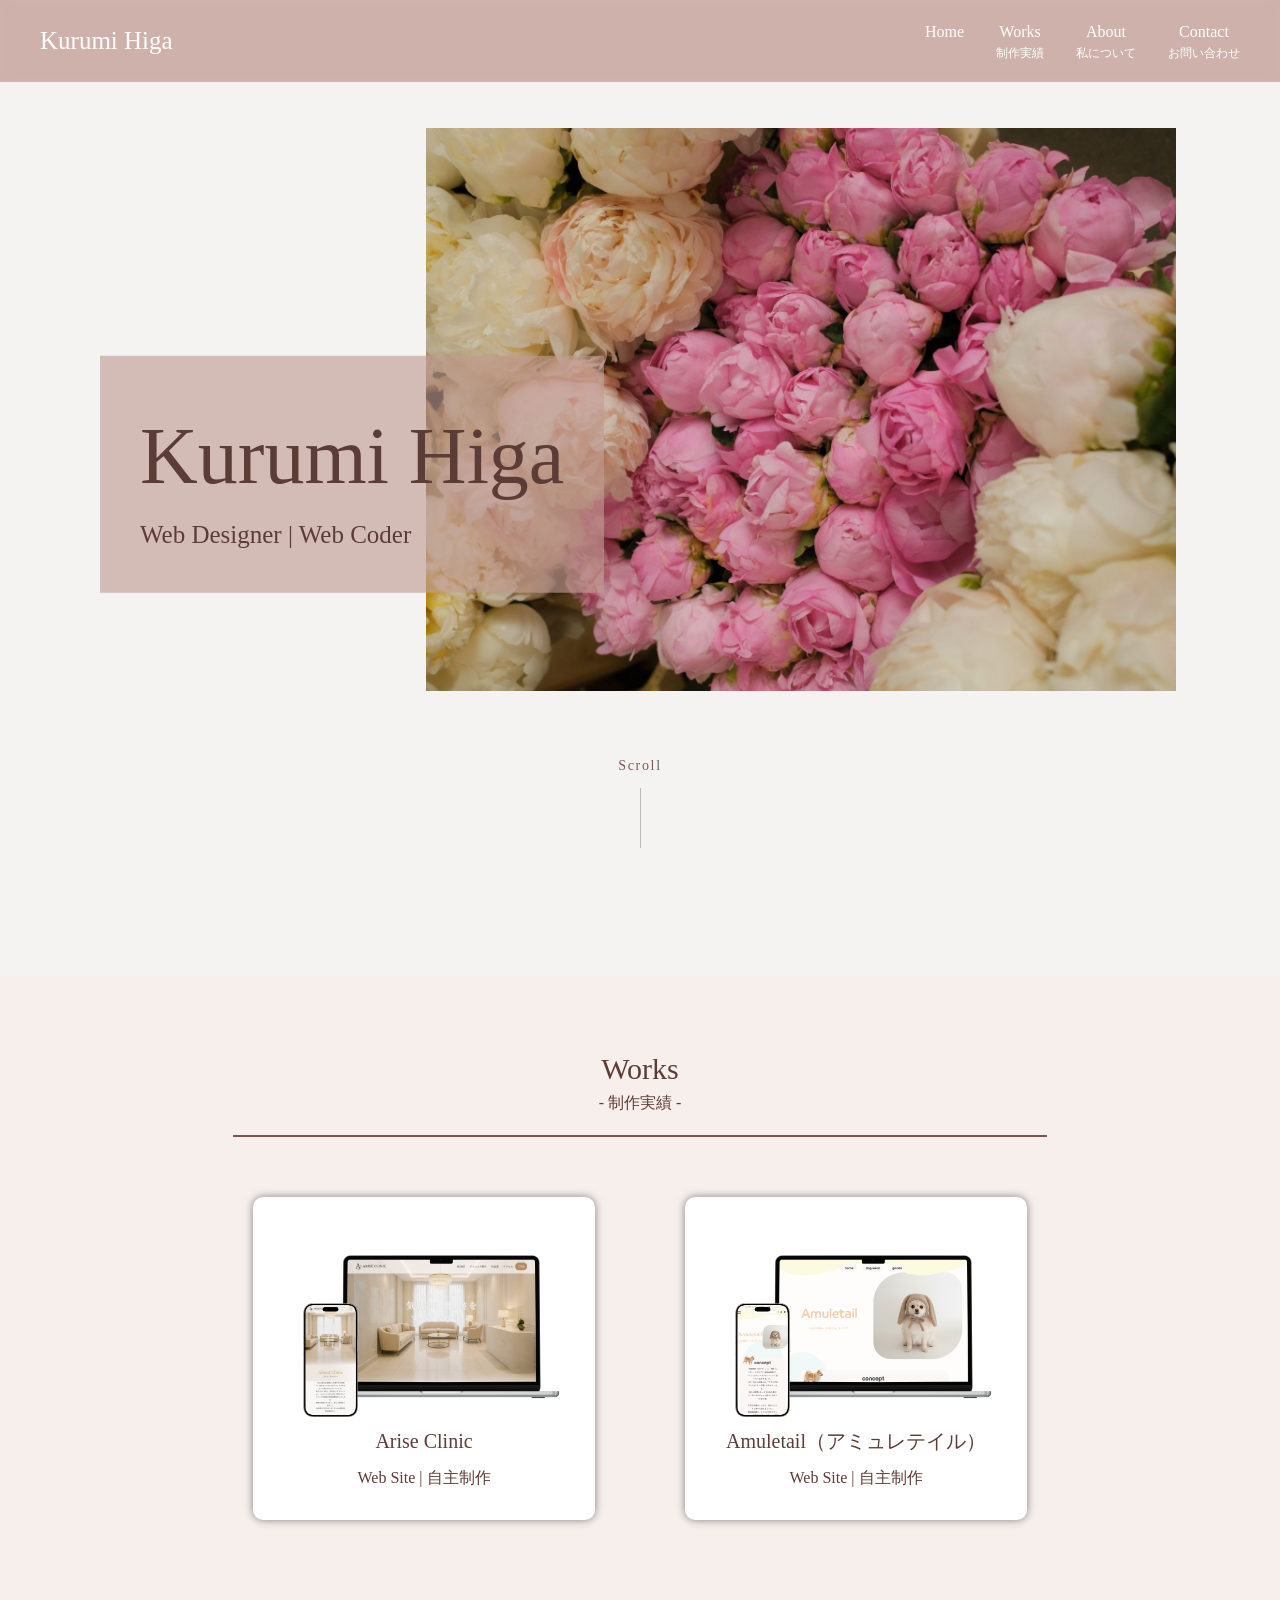
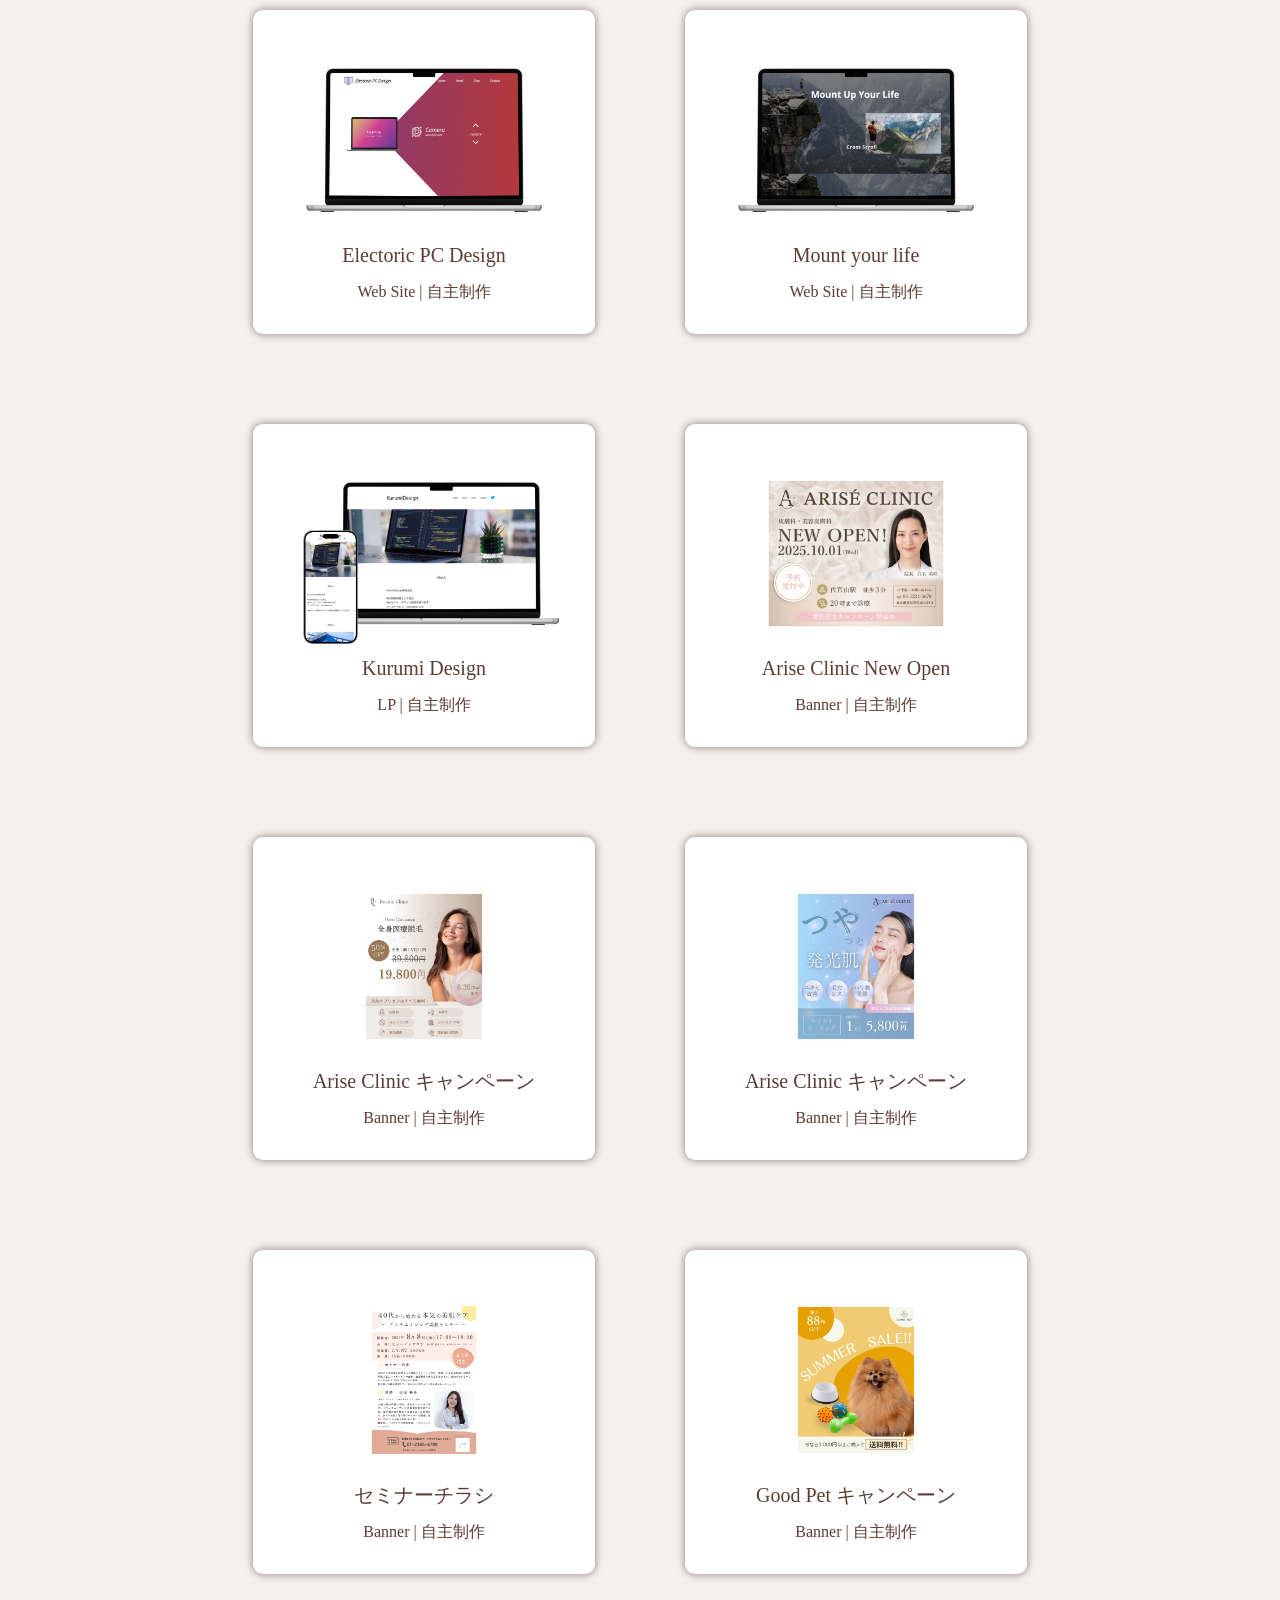
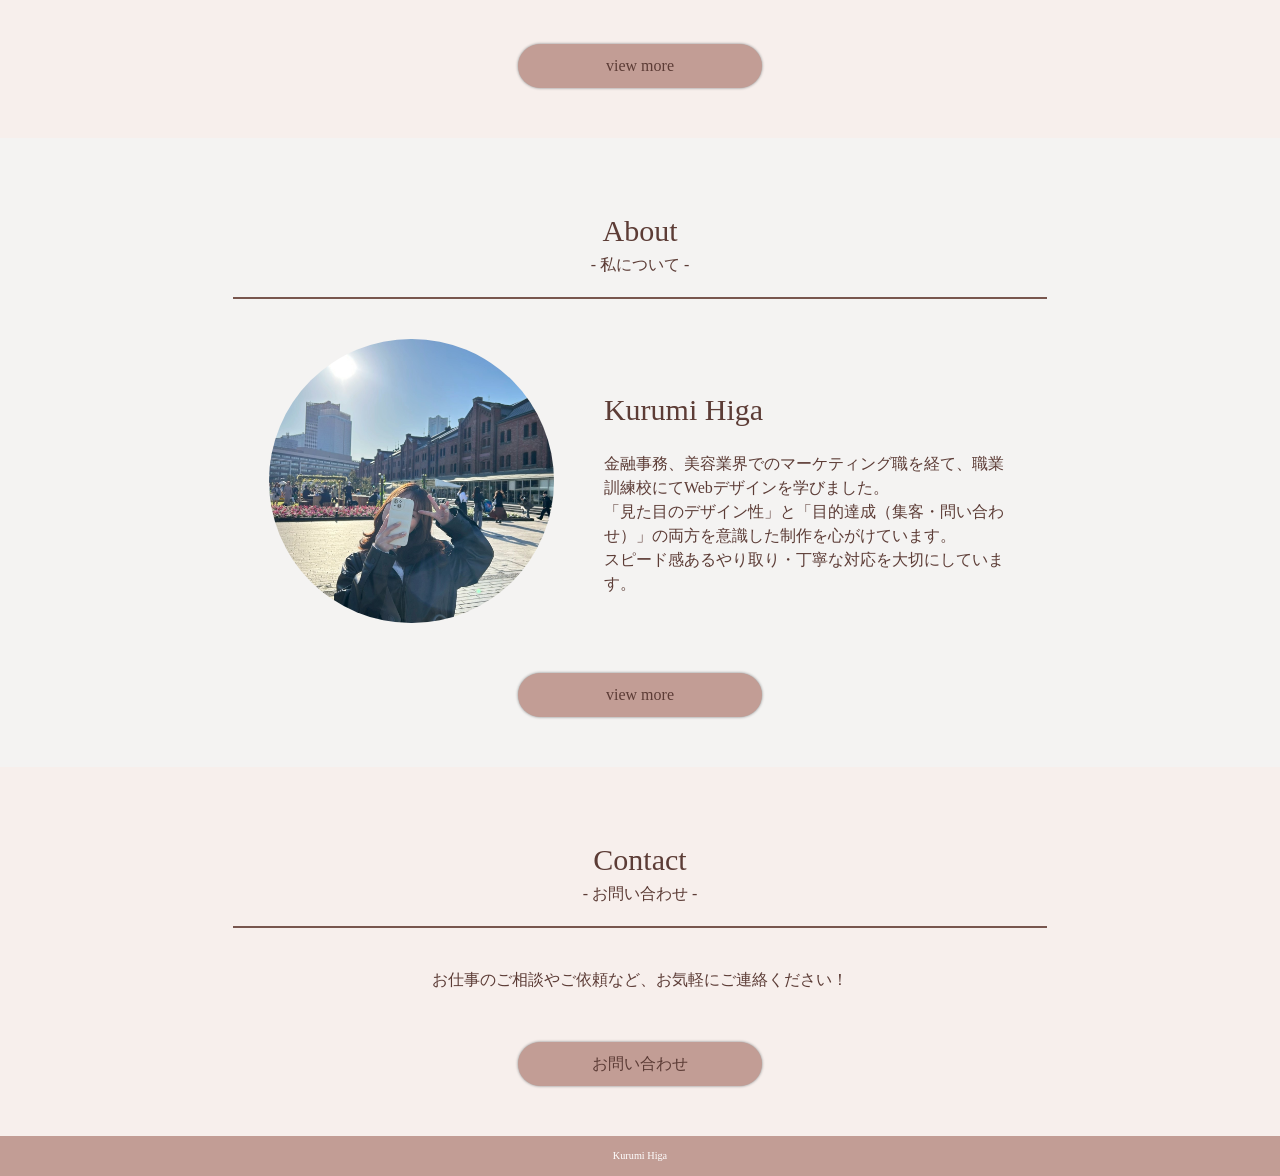
==== index.html @ ee1c4407 "first commit" ====
<!DOCTYPE html>
<html lang="ja">
<head>
    <meta charset="UTF-8">
    <meta name="viewport" content="width=device-width, initial-scale=1.0">
    <title>Kurumi Higa</title>
    <link rel="preconnect" href="https://fonts.googleapis.com">
    <link rel="preconnect" href="https://fonts.gstatic.com" crossorigin>
    <link href="https://fonts.googleapis.com/css2?family=Playfair+Display:ital,wght@0,400..900;1,400..900&display=swap" rel="stylesheet">
    <link rel='stylesheet' id='font-awesome-css' href='https://cdnjs.cloudflare.com/ajax/libs/font-awesome/6.1.2/css/all.min.css?ver=6.8.3' type='text/css' media='all' />
    <link href="https://fonts.googleapis.com/css2?family=Kosugi+Maru&family=Momo+Trust+Display&family=Zen+Maru+Gothic&display=swap" rel="stylesheet">
    <link rel="stylesheet" href="css/destyle.css">
    <link rel="stylesheet" href="css/slick-theme.css">
    <link rel="stylesheet" href="css/slick.css">
    <link rel="stylesheet" href="css/style.css">
</head>
<body>
    <header>
        <nav class="header-nav">
            <a href="index.html" class="header-title">Kurumi Higa</a>
            <ul class="gnav-list">
                <li>
                    <a href="index.html">Home</i></a>
                </li>
                <li>
                    <a href="works.html">Works<span>制作実績</span></a>
                </li>
                <li>
                    <a href="abot.html">About<span>私について</span></a>
                </li>
                <li>
                    <a href="mailto:kurumi.naito.6@gmail.com">Contact<span>お問い合わせ</span></a>
                </li>
            </ul>
        </nav>

        <button class="header-navbtn">
            <span></span>
        </button>
</header>

    <div id="splash-screen">
        <h1 id="welcome-text">KURUMI HIGA</h1>
    </div>

    <main class="top-main">
        <div class="mainvisual">

            <div class="mainvisual-text">
                <h2>Kurumi Higa</h2>
                <p>Web Designer | Web Coder</p>
            </div>
            <div class="mainvisual-img">
                <img src="img/flower.jpeg" alt="">
            </div>
        </div>

        <div class="scroll-wrap" aria-hidden="true">
            <span class="scroll-text">Scroll</span>
            <span class="scroll-line"></span>
        </div>

        <section id="works">
            <div class="inner">
                <div class="title-inner">
                    <h3>Works</h3>
                    <span>- 制作実績 -</span>
                </div>

                <!-- <div class="works-content">
                    <div class="works-wrap">
                        <a href="works1.html">
                            <img src="img/works/arise clinic.png" alt="">
                            <h4>Arise Clinic</h4>
                            <p>Web Site | 自主制作</p>
                        </a>
                    </div>
                    <div class="works-wrap">
                        <a href="works2.html">
                            <img src="img/works/amuletail.png" alt="">
                            <h4>Amuletail</h4>
                            <p>Web Site | 自主制作</p>
                        </a>
                    </div>
                    <div class="works-wrap">
                        <a href="works3.html">
                            <img src="img/works/electoricPCdesign.png" alt="">
                            <h4>Electoric PC Design</h4>
                            <p>Web Site | 自主制作</p>
                        </a>
                    </div>
                    <div class="works-wrap">
                        <a href="https://www.foriio.com/works/1852279">
                            <img src="img/works/mountyourlife.png" alt="">
                            <h4>Mount your life</h4>
                            <p>Web Site | 自主制作</p>
                        </a>
                    </div>
                    <div class="works-wrap">
                        <a href="https://www.foriio.com/works/1852288">
                            <img src="img/works/kurumidesign.png" alt="">
                            <h4>Kurumi Design</h4>
                            <p>LP Site | 自主制作</p>
                        </a>
                    </div>
                    <div class="works-wrap">
                        <a href="https://www.foriio.com/works/1974252">
                            <img src="img/works/banner1.png" alt="">
                            <h4>Arise Clinic New Open</h4>
                            <p>Banner | 自主制作</p>
                        </a>
                    </div>
                    <div class="works-wrap">
                        <a href="https://www.foriio.com/works/1654592">
                            <img src="img/works/banner3.png" alt="">
                            <h4>Arise Clinic キャンペーン</h4>
                            <p>Banner | 自主制作</p>
                        </a>
                    </div>
                    <div class="works-wrap">
                        <a href="https://www.foriio.com/works/1637871">
                            <img src="img/works/banner4.png" alt="">
                            <h4>Arise Clinic キャンペーン</h4>
                            <p>Banner | 自主制作</p>
                        </a>
                    </div>
                     <div class="works-wrap">
                        <a href="https://www.foriio.com/works/1861584">
                            <img src="img/works/banner5.png" alt="">
                            <h4>セミナーチラシ</h4>
                            <p>Banner | 自主制作</p>
                        </a>
                    </div>
                    <div class="works-wrap">
                        <a href="https://www.foriio.com/works/1679890">
                            <img src="img/works/banner2.png" alt="">
                            <h4>Good Pet キャンペーン</h4>
                            <p>Banner | 自主制作</p>
                        </a>
                    </div>
                    <div class="works-wrap">
                        <a href="https://www.foriio.com/works/1974341">
                            <img src="img/works/logo.png" alt="">
                            <h4>Arise Clinic Logo</h4>
                            <p>Logo | 自主制作</p>
                        </a>
                    </div>
                </div> -->

                <div class="works-content" id="works-content"></div>
                   
                <div class="click">
                    <a href="works.html">view more</a>
                </div>
            
            </div>

        </section>
        
        <section id="About">
            <div class="inner">
                <div class="title-inner">
                    <h3>About</h3>
                    <span>- 私について -</span>
                </div>
                <div class="profile-message">
                    <img src="img/profile.JPEG" class="profile-img" alt="">
                    <div class="profile-text">
                        <h3>Kurumi Higa</h3>
                        <p>
                            金融事務、美容業界でのマーケティング職を経て、職業訓練校にてWebデザインを学びました。<br>
                            「見た目のデザイン性」と「目的達成（集客・問い合わせ）」の両方を意識した制作を心がけています。<br>
                            スピード感あるやり取り・丁寧な対応を大切にしています。
                        </p>
                    </div>
                </div>
                <div class="click">
                    <a href="abot.html">view more</a>
                </div>
            </div>
        </section>
        <section id="Contact">
            <div class="inner">
                <div class="title-inner">
                    <h3>Contact</h3>
                    <span>- お問い合わせ -</span>
                </div>
                <p>お仕事のご相談やご依頼など、お気軽にご連絡ください！</p>
                <div class="click">
                    <a href="mailto:kurumi.naito.6@gmail.com">お問い合わせ</a>
                </div>
            </div>
        </section>
    </main>

    <div class="pagetop">
        <a href="#">TOP</a>
    </div>
    <footer>
        <small>Kurumi Higa</small>
    </footer>

    <script src="https://code.jquery.com/jquery-3.7.1.js" integrity="sha256-eKhayi8LEQwp4NKxN+CfCh+3qOVUtJn3QNZ0TciWLP4=" crossorigin="anonymous"></script>
    <script src="./js/slick.js"></script>
    <script src="./js/script.js"></script>
    <script src="./js/top-script.js"></script>
</body>
</html>
---- css/destyle.css ----
/*! destyle.css v4.0.1 | MIT License | https://github.com/nicolas-cusan/destyle.css */

/* Reset box-model and set borders */
/* ============================================ */

*,
::before,
::after {
  box-sizing: border-box;
  border-style: solid;
  border-width: 0;
  min-width: 0;
}

/* Document */
/* ============================================ */

/**
 * 1. Correct the line height in all browsers.
 * 2. Prevent adjustments of font size after orientation changes in iOS.
 * 3. Remove gray overlay on links for iOS.
 */

html {
  line-height: 1.15; /* 1 */
  -webkit-text-size-adjust: 100%; /* 2 */
  -webkit-tap-highlight-color: transparent; /* 3*/
}

/* Sections */
/* ============================================ */

/**
 * Remove the margin in all browsers.
 */

body {
  margin: 0;
}

/**
 * Render the `main` element consistently in IE.
 */

main {
  display: block;
}

/* Vertical rhythm */
/* ============================================ */

p,
table,
blockquote,
address,
pre,
iframe,
form,
figure,
dl {
  margin: 0;
}

/* Headings */
/* ============================================ */

h1,
h2,
h3,
h4,
h5,
h6 {
  font-size: inherit;
  font-weight: inherit;
  margin: 0;
}

/* Lists (enumeration) */
/* ============================================ */

ul,
ol {
  margin: 0;
  padding: 0;
  list-style: none;
}

/* Lists (definition) */
/* ============================================ */

dt {
  font-weight: bold;
}

dd {
  margin-left: 0;
}

/* Grouping content */
/* ============================================ */

/**
 * 1. Add the correct box sizing in Firefox.
 * 2. Show the overflow in Edge and IE.
 */

hr {
  box-sizing: content-box; /* 1 */
  height: 0; /* 1 */
  overflow: visible; /* 2 */
  border-top-width: 1px;
  margin: 0;
  clear: both;
  color: inherit;
}

/**
 * 1. Correct the inheritance and scaling of font size in all browsers.
 * 2. Correct the odd `em` font sizing in all browsers.
 */

pre {
  font-family: monospace, monospace; /* 1 */
  font-size: inherit; /* 2 */
}

address {
  font-style: inherit;
}

/* Text-level semantics */
/* ============================================ */

/**
 * Remove the gray background on active links in IE 10.
 */

a {
  background-color: transparent;
  text-decoration: none;
  color: inherit;
}

/**
 * 1. Remove the bottom border in Chrome 57-
 * 2. Add the correct text decoration in Chrome, Edge, IE, Opera, and Safari.
 */

abbr[title] {
  text-decoration: underline dotted; /* 2 */
}

/**
 * Add the correct font weight in Chrome, Edge, and Safari.
 */

b,
strong {
  font-weight: bolder;
}

/**
 * 1. Correct the inheritance and scaling of font size in all browsers.
 * 2. Correct the odd `em` font sizing in all browsers.
 */

code,
kbd,
samp {
  font-family: monospace, monospace; /* 1 */
  font-size: inherit; /* 2 */
}

/**
 * Add the correct font size in all browsers.
 */

small {
  font-size: 80%;
}

/**
 * Prevent `sub` and `sup` elements from affecting the line height in
 * all browsers.
 */

sub,
sup {
  font-size: 75%;
  line-height: 0;
  position: relative;
  vertical-align: baseline;
}

sub {
  bottom: -0.25em;
}

sup {
  top: -0.5em;
}

/* Replaced content */
/* ============================================ */

/**
 * Prevent vertical alignment issues.
 */

svg,
img,
embed,
object,
iframe {
  vertical-align: bottom;
}

/* Forms */
/* ============================================ */

/**
 * Reset form fields to make them styleable.
 * 1. Make form elements stylable across systems iOS especially.
 * 2. Inherit text-transform from parent.
 */

button,
input,
optgroup,
select,
textarea {
  -webkit-appearance: none; /* 1 */
  appearance: none;
  vertical-align: middle;
  color: inherit;
  font: inherit;
  background: transparent;
  padding: 0;
  margin: 0;
  border-radius: 0;
  text-align: inherit;
  text-transform: inherit; /* 2 */
}

/**
 * Correct cursors for clickable elements.
 */

button,
[type="button"],
[type="reset"],
[type="submit"] {
  cursor: pointer;
}

button:disabled,
[type="button"]:disabled,
[type="reset"]:disabled,
[type="submit"]:disabled {
  cursor: default;
}

/**
 * Improve outlines for Firefox and unify style with input elements & buttons.
 */

:-moz-focusring {
  outline: auto;
}

select:disabled {
  opacity: inherit;
}

/**
 * Remove padding
 */

option {
  padding: 0;
}

/**
 * Reset to invisible
 */

fieldset {
  margin: 0;
  padding: 0;
  min-width: 0;
}

legend {
  padding: 0;
}

/**
 * Add the correct vertical alignment in Chrome, Firefox, and Opera.
 */

progress {
  vertical-align: baseline;
}

/**
 * Remove the default vertical scrollbar in IE 10+.
 */

textarea {
  overflow: auto;
}

/**
 * Correct the cursor style of increment and decrement buttons in Chrome.
 */

[type="number"]::-webkit-inner-spin-button,
[type="number"]::-webkit-outer-spin-button {
  height: auto;
}

/**
 * Correct the outline style in Safari.
 */

[type="search"] {
  outline-offset: -2px; /* 1 */
}

/**
 * Remove the inner padding in Chrome and Safari on macOS.
 */

[type="search"]::-webkit-search-decoration {
  -webkit-appearance: none;
}

/**
 * 1. Correct the inability to style clickable types in iOS and Safari.
 * 2. Fix font inheritance.
 */

::-webkit-file-upload-button {
  -webkit-appearance: button; /* 1 */
  font: inherit; /* 2 */
}

/**
 * Fix appearance for Firefox
 */
[type="number"] {
  -moz-appearance: textfield;
}

/**
 * Clickable labels
 */

label[for] {
  cursor: pointer;
}

/* Interactive */
/* ============================================ */

/*
 * Add the correct display in Edge, IE 10+, and Firefox.
 */

details {
  display: block;
}

/*
 * Add the correct display in all browsers.
 */

summary {
  display: list-item;
}

/*
 * Remove outline for editable content.
 */

[contenteditable]:focus {
  outline: auto;
}

/* Tables */
/* ============================================ */

/**
1. Correct table border color inheritance in all Chrome and Safari.
*/

table {
  border-color: inherit; /* 1 */
  border-collapse: collapse;
}

caption {
  text-align: left;
}

td,
th {
  vertical-align: top;
  padding: 0;
}

th {
  text-align: left;
  font-weight: bold;
}
---- css/style.css ----
@charset "utf-8";

/* 全体設定 */
* {
    margin: 0;
    padding: 0;
    box-sizing: border-box;
}

html {
    font-size: 62.5%;
    color: #5C3C36;
    font-family: "Bentham", serif;
    height: 100%;
    overscroll-behavior: none;
}

body {
    line-height: 1.5;
    background: rgba(234, 233, 230, 0.5);
    font-size: 1.6rem;
    overscroll-behavior: none;
    margin: 0;
    padding: 0;
    margin-top: 5%;
    height: 100%;
}

.top-main {
    margin-top: 10%;
}

main {
    width: 100%;
    margin: 0 auto;
}

section {
    max-width: 100%;
    padding: 3rem;
}

.inner {
    width: 70%;
    margin: 20px auto;
    padding: 20px;
    text-align: center;

    @media (width <= 768px) {
        width: 100%;
        font-size: 0.9em;
    }
}
.inner:last-of-type {
    margin-bottom: 0;
}

h3 {
    font-size: 3rem;
    justify-content: center;
}
h4 {
    font-size: 2rem;
    /* border-bottom: 1.5px solid #78564E; */
    margin-bottom: 10px;
}

.title-inner {
    border-bottom: 2px solid #78564E;
    margin-bottom: 4rem;
    padding-bottom: 2rem;
}

.title-inner:not(:first-child) {
    margin-top: 10rem;
}

/* テキストフェードイン */
#splash-screen {
    position: fixed;
    top: 0;
    left: 0;
    width: 100%;
    height: 100vh;
    background-color: #C29D95;
    color: #ffffff9d;
    display: flex;
    flex-direction: column;
    justify-content: center;
    align-items: center;
    opacity: 1;
    z-index: 9999;
    transition: opacity 1.3s ease-out;

}

#welcome-text {
    font-size: 8rem;

    @media (width <= 768px) {
        font-size: 5rem;
    }
}

.fade-out {
    opacity: 0 !important;
}

.hidden {
    display: none;
    pointer-events: none;
}

#welcome-text .char {
    opacity: 0;
    transition: opacity 0.6s ease-out; 
    display: inline-block; 
}

#welcome-text .char.is-visible {
    opacity: 1;
}

/* ヘッダー */
header {
    background: #c29d95c2;
    backdrop-filter: blur(5px);
    padding: 2rem;
    color: #fff;
    width: 100%;
    top: 0;
    left: 0;
    position: fixed;
    z-index: 100;

    @media (width <= 768px) {
        padding: 3rem;
    }
}

.header-nav {
    display: flex;
    align-items: center;
    justify-content: space-between;
    max-width: 1200px;
    margin: 0 auto;

    @media (width <= 768px) {
        display: none;
        background-color: #c29d95ed;
        position: fixed;
        width: 100%;
        height: 100vh;
        top: 0;
        left: 0;
        z-index: 90;
    }
}

.header-title {
    font-size: 2.5rem;

    @media (width <= 768px) {
        display: none;
    }
}

.gnav-list {
    text-align: center;
    list-style: none;
    padding: 0;
    display: flex;
    gap: 2em;

    @media (width <= 768px) {
        flex-direction: column;
        text-align: center;
        justify-content: center;
        align-items: center;
        height: 100%;
        font-size: 1.8rem;
    }
}

.gnav-list li a {
    display: block;
    color: #fff;
}

.gnav-list li a:hover {
    opacity: 0.7;
}

.gnav-list li span {
    display: block;
    font-size: 1.2rem;
}

.header-navbtn {
    display: none;
}

/* ハンバーガーメニュー */
.header-navbtn {
    display: none;
    width: 40px;
    height: 40px;
    position: absolute;
    border: none;
    background-color: transparent;
    top: 50%;
    right: 5%;
    z-index: 100;
    transform: translateY(-40%);

    @media (width <= 768px ) {
        display: block;
    }
}

.header-navbtn::before, 
.header-navbtn::after, 
.header-navbtn span {
    content: "";
    display: block;
    width: 30px;
    height: 3px;
    background-color: #fff;
    position: absolute;
    transition: 0.3s;
}

.header-navbtn::before {
    top: 10%
}

.header-navbtn span {
    top: 30%;
}

.header-navbtn::after {
    top: 50%;
}

/*　ドロワー  */
.header-navbtn.active::before {
    top: 40%;
    rotate: 45deg;
}
.header-navbtn.active span {
    opacity: 0;
}
.header-navbtn.active::after {
    top: 40%;
    rotate: -45deg;
}


/* メインビジュアル */
.mainvisual {
    width: 100%;
    max-width: 1200px;
    display: flex;
    align-items: center;
    padding: 0 5%;
    margin: 0 auto;
    margin-bottom: 20%;
    position: relative;

    @media (width <= 768px) {
        margin-top: 10rem;
    }
}

.mainvisual-text {
    position: absolute;
    left: 5%;
    top: 70%;
    transform: translateY(-70%);
    z-index: 2;
    background-color: #c29d95a2;
}

.mainvisual h2 {
    padding: 4rem;
    padding-bottom: 0;
    font-size: 8rem;

    @media (width <= 768px) {
        font-size: 4rem;
    }
}

.mainvisual p {
    padding: 4rem;
    padding-top: 0;
    font-size: 2.5rem;
    font-weight: lighter;

    @media (width <= 768px) {
        font-size: 1.8rem;
    }
}

.mainvisual-img {
    width: 70%;
    margin-left: auto;
}

.mainvisual img {
    width: 100%;
    height: auto;
    display: block;
    object-fit: cover;
    aspect-ratio: 4 / 3;
    right: 0;
}

/* スクロールインジケーター */
.scroll-wrap{
  width: 100%;
  margin-top: -15%;       
  margin-bottom: 10%;
  text-align: center;
  pointer-events: none;
}

.scroll-text{
  display: block;
  font-size: 1.4rem;
  letter-spacing: .12em;
  color: #7a5a52;
  margin-bottom: 1.2rem;
}

/* 縦線 */
.scroll-line{
  display: block;
  width: 1px;
  height: 6rem;
  margin: 0 auto;
  background: rgba(122,90,82,.4);
  position: relative;
  overflow: hidden;
}

.scroll-line::after{
  content: "";
  position: absolute;
  top: -2rem;
  left: 0;
  width: 1px;
  height: 2rem;
  background: rgba(122,90,82,.9);
  animation: scrollLine 1.4s ease-in-out infinite;
}

@keyframes scrollLine{
  0%   { transform: translateY(0); opacity: 0; }
  20%  { opacity: 1; }
  80%  { opacity: 1; }
  100% { transform: translateY(8rem); opacity: 0; }
}

@media (max-width: 768px){
  .scroll-wrap{
    text-align: left;
    margin-top: -10%;

    display: flex;
    flex-direction: column;
    align-items: center;
    position: relative;
    margin-left: auto;
    margin-right: 6%;
  }

  .scroll-text{
    font-size: 1.2rem;
    margin-bottom: 1rem;
  }

  .scroll-line{
    height: 5rem;
  }
}

/* worksセクション */
#works {
    background-color: #F7EFEC;
}

.works-content {
    width: 100%;
    display: grid;
    grid-template-columns: 1fr 1fr;
    gap: 5rem;

    @media (width <= 768px) {
        grid-template-columns: 1fr;
    }
}
.works-wrap {
    margin: 2rem;
    background-color: #fff;
    padding: 3rem;
    /* padding-right: 4rem; */
    border-radius: 10px;
    box-shadow: 0 0 8px gray;
    transition: .5s;
}

.works-wrap:hover {
  transform: translateY(-10px);
  opacity: 0.7;
}

.works-wrap img {
    width: 100%;
    object-fit: contain;
}

/* プロフィール部分 */
#Contact {
    background-color: #F7EFEC;
}

.profile-message {
    display: flex;
    align-items: center;
    justify-content: center;
    /* width: 80%; */
    margin: 0 auto;
    gap: 5rem;

    @media (width <= 768px) {
        display: flex;
        flex-direction: column;
        gap: 1rem;
    }
}

.profile-img {
    width: 35%;
    /* max-width: 100%; */
    object-fit: cover;
    aspect-ratio: 1 / 1;
    display: block;
    border-radius: 50%;

    @media (width <= 768px) {
        width: 45%;
    }
}

.profile-text {
    width: 50%;
    text-align: left;

    @media (width <= 768px) {
        width: 100%;
    }
}

.profile-text h3 {
    padding: 2rem 0;
}



/* フッター */
footer {
    background-color: #C29D95;
    color: #fff;
    padding: 10px;
    text-align: center;
    font-size: 0.8em;
    position: sticky;
    top: 100vh;
    width: 100%;
}

/* トップへ戻るボタン */
.pagetop {
    width: 8rem;
    height: 8rem;
    background-color: #ffffff84;
    background-image: url(../img/background.png);
    border: #b28b5c solid 1px;
    border-radius: 50%;
    position: fixed;
    bottom: 5rem;
    right: 5rem;
    display: flex;
    justify-content: center;
    align-items: center;

    opacity: 0;
    scale: 1.3;
    visibility: hidden;
    transition: 1s;

    @media (width <= 768px ) {
        width: 6rem;
        height: 6rem;
        bottom: 2rem;
        right: 2rem;
    }
}

.pagetop a {
    font-weight: bold;
    width: 100%;
    line-height: 80px;
    text-align: center;
    color: #5C3C36;

     @media (width <= 768px ) {
       font-size: 1.3rem;
    }
}

.pagetop.fadein {
    opacity: 1;
    scale: 1;
    visibility: visible;
}

/* view moreボタン */
.click {
    width: 30%;
    background-color: #C29D95;
    padding: 1rem;
    border-radius: 50px;
    margin: 0 auto;
    margin-top: 5rem;
    box-shadow: 0 0 3px gray;

}

.click:hover {
    opacity: 0.7;
}

/* --------- */
/* aboutページ */
/* --------- */
.skill-content {
    width: 80%;
    margin: 0 auto;

    @media (width <= 1000px) {
        flex-direction: column;
        gap: 1rem;
        align-items: center;
        width: 100%;
    }

}
.skill-content h4 {
    font-size: 2.5rem;
    width: 20%;
    text-align: left;
    text-wrap: nowrap;

    @media (width <= 1000px) {
        margin-top: 2rem;
    }
}


.skill-content li {
    text-align: left;
}

.profile-text h4 {
    margin-top: 2.5rem;
}

.profilepage-img {
    width: 35%;
    object-fit: cover;
    aspect-ratio: 1 / 1;
    display: block;
    border-radius: 50%;

    @media (width <= 768px) {
        width: 45%;
    }
}

.tools {
    display: flex;
    flex-wrap: wrap;
    gap: 2rem;
    margin: 2rem;
}

.tools p {
    display: inline-block;
    background-color: #C29D95;
    color: #5C3C36;
    padding: 1rem 2rem;
    border-radius: 99px;
    white-space: nowrap;
}

/* --------- */
/* worksページ */
/* --------- */
.works-container {
    background-color: transparent !important;
}

/* --------- */
/* 作品ページ */
/* --------- */
.products-wrap {
    width: 90%;
    margin: 0 auto;
    background-color: #fff;
    padding: 3rem;
    border-radius: 10px;
    box-shadow: 0 0 8px gray;
}
.products-wrap h2{
    font-size: 2.5rem;
    text-align: center;
    margin-top: 3rem;
}

.products-wrap img {
    width: 100%;
    object-fit: contain;
}

.products-inner {
    width: 100%;
    display: flex;
    gap: 4rem;
}
.viewport-img {
    display: flex;
    align-items: start;
    gap: 1rem;
    margin-top: 2rem;
    width: 40%;
}
.products-comment {
    width: 60%;
}
.products-comment p,
.products-comment ul {
    margin-bottom: 2rem;
    padding-left: 2rem;
}

.products-comment h4::before {
    content: "｜";

}
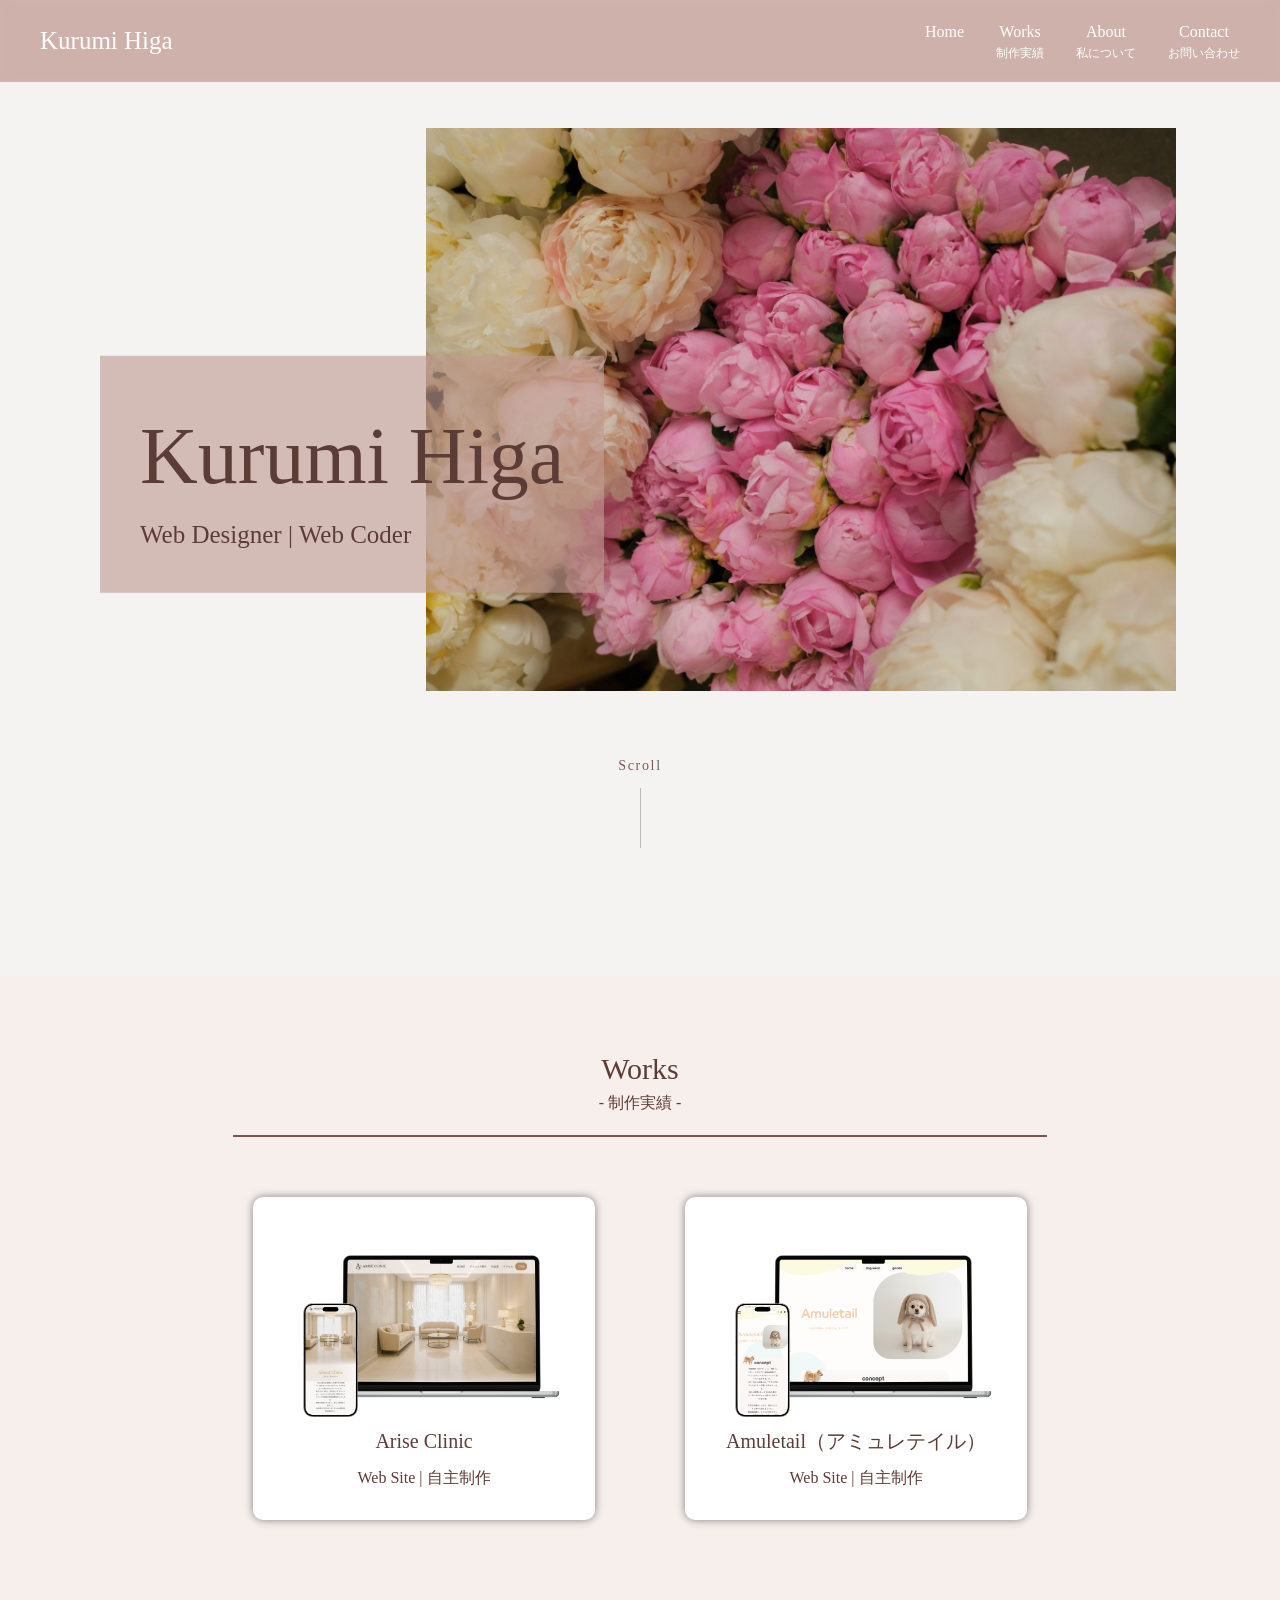
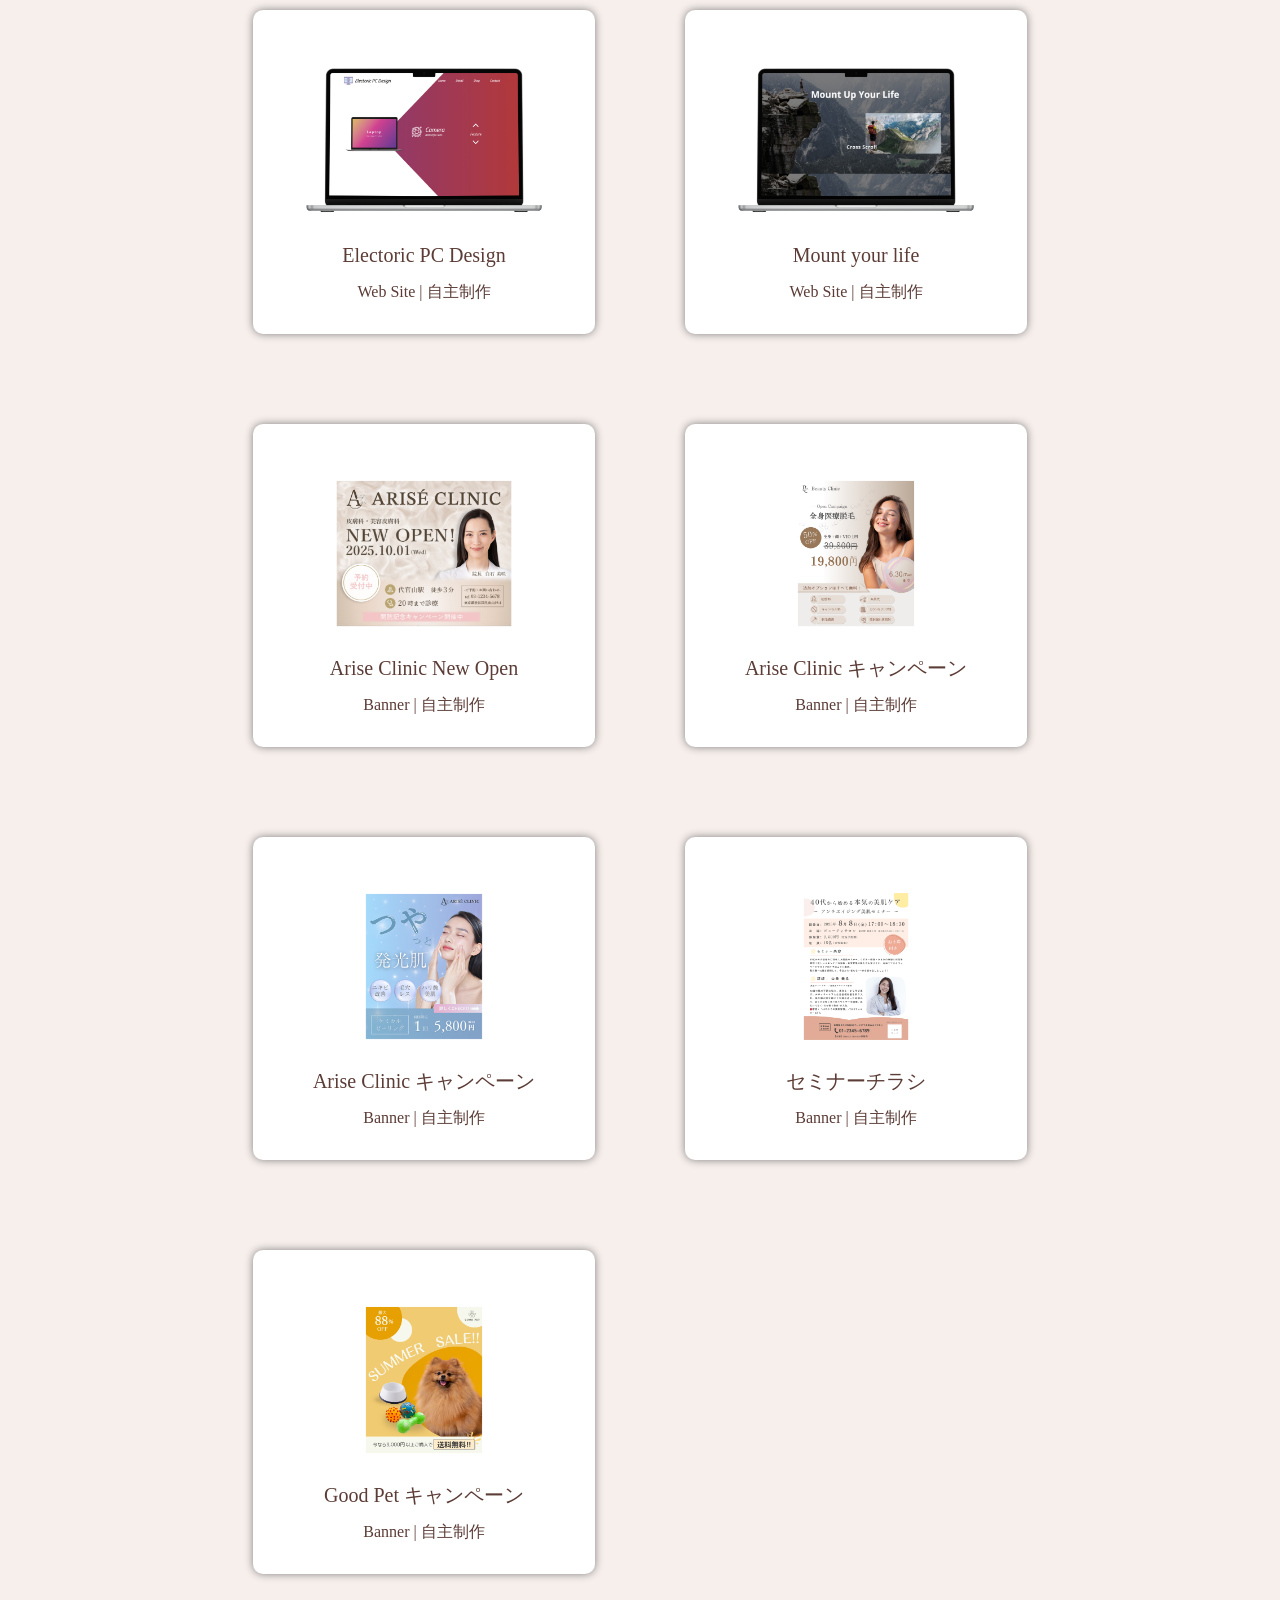
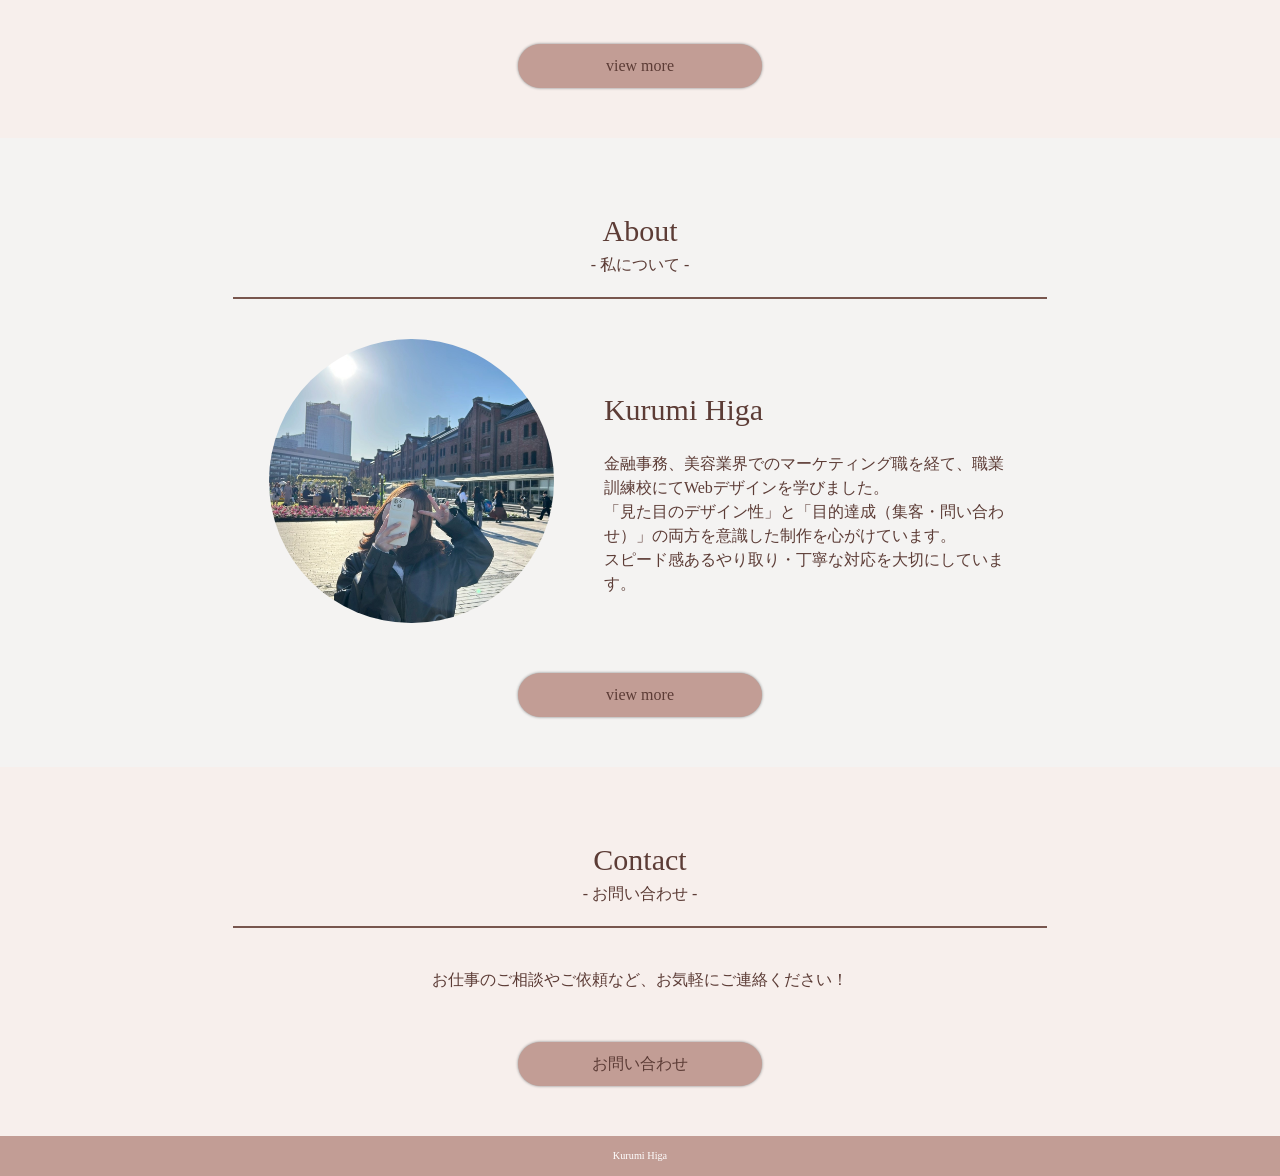
==== commit 4cdeab32: "修正" ====
--- a/index.html
+++ b/index.html
@@ -26,10 +26,10 @@
                     <a href="works.html">Works<span>制作実績</span></a>
                 </li>
                 <li>
-                    <a href="abot.html">About<span>私について</span></a>
-                </li>
-                <li>
-                    <a href="mailto:kurumi.naito.6@gmail.com">Contact<span>お問い合わせ</span></a>
+                    <a href="about.html">About<span>私について</span></a>
+                </li>
+                <li>
+                    <a href="https://forms.gle/W8vheUCaeMo7gFhP9">Contact<span>お問い合わせ</span></a>
                 </li>
             </ul>
         </nav>
@@ -175,7 +175,7 @@
                     </div>
                 </div>
                 <div class="click">
-                    <a href="abot.html">view more</a>
+                    <a href="about.html">view more</a>
                 </div>
             </div>
         </section>
@@ -187,7 +187,7 @@
                 </div>
                 <p>お仕事のご相談やご依頼など、お気軽にご連絡ください！</p>
                 <div class="click">
-                    <a href="mailto:kurumi.naito.6@gmail.com">お問い合わせ</a>
+                    <a href="https://forms.gle/W8vheUCaeMo7gFhP9">お問い合わせ</a>
                 </div>
             </div>
         </section>
--- a/css/style.css
+++ b/css/style.css
@@ -404,10 +404,13 @@
     margin: 2rem;
     background-color: #fff;
     padding: 3rem;
-    /* padding-right: 4rem; */
     border-radius: 10px;
     box-shadow: 0 0 8px gray;
     transition: .5s;
+    @media (width <= 768px) {
+        width: 100%;
+        margin: 0;
+    }
 }
 
 .works-wrap:hover {
@@ -494,6 +497,7 @@
     display: flex;
     justify-content: center;
     align-items: center;
+    z-index: 100;
 
     opacity: 0;
     scale: 1.3;
@@ -535,6 +539,10 @@
     margin: 0 auto;
     margin-top: 5rem;
     box-shadow: 0 0 3px gray;
+
+    @media (width <= 768px) {
+        width: 50%;
+    }
 
 }
 
@@ -638,6 +646,11 @@
     width: 100%;
     display: flex;
     gap: 4rem;
+    @media (width <= 768px) {
+        flex-direction: column;
+        justify-content: center;
+        align-items: center;
+    }
 }
 .viewport-img {
     display: flex;
@@ -645,9 +658,15 @@
     gap: 1rem;
     margin-top: 2rem;
     width: 40%;
+    @media (width <= 768px) {
+        width: 100%;
+    }
 }
 .products-comment {
     width: 60%;
+    @media (width <= 768px) {
+        width: 100%;
+    }
 }
 .products-comment p,
 .products-comment ul {
@@ -657,5 +676,19 @@
 
 .products-comment h4::before {
     content: "｜";
-
+}
+
+/* 画像がないときの products-comment セクション全体の中央寄せ */
+.products-comment.no-image {
+  max-width: 600px;     /* セクションの横幅（お好みで 500px〜700px 付近で調整してください） */
+  margin-left: auto;    /* 左右中央寄せ */
+  margin-right: auto;
+  width: 100%;
+}
+
+/* ※中身の文章や見出しは「左揃え」を維持します */
+.products-comment.no-image h4,
+.products-comment.no-image p,
+.products-comment.no-image ul {
+  text-align: left;
 }
